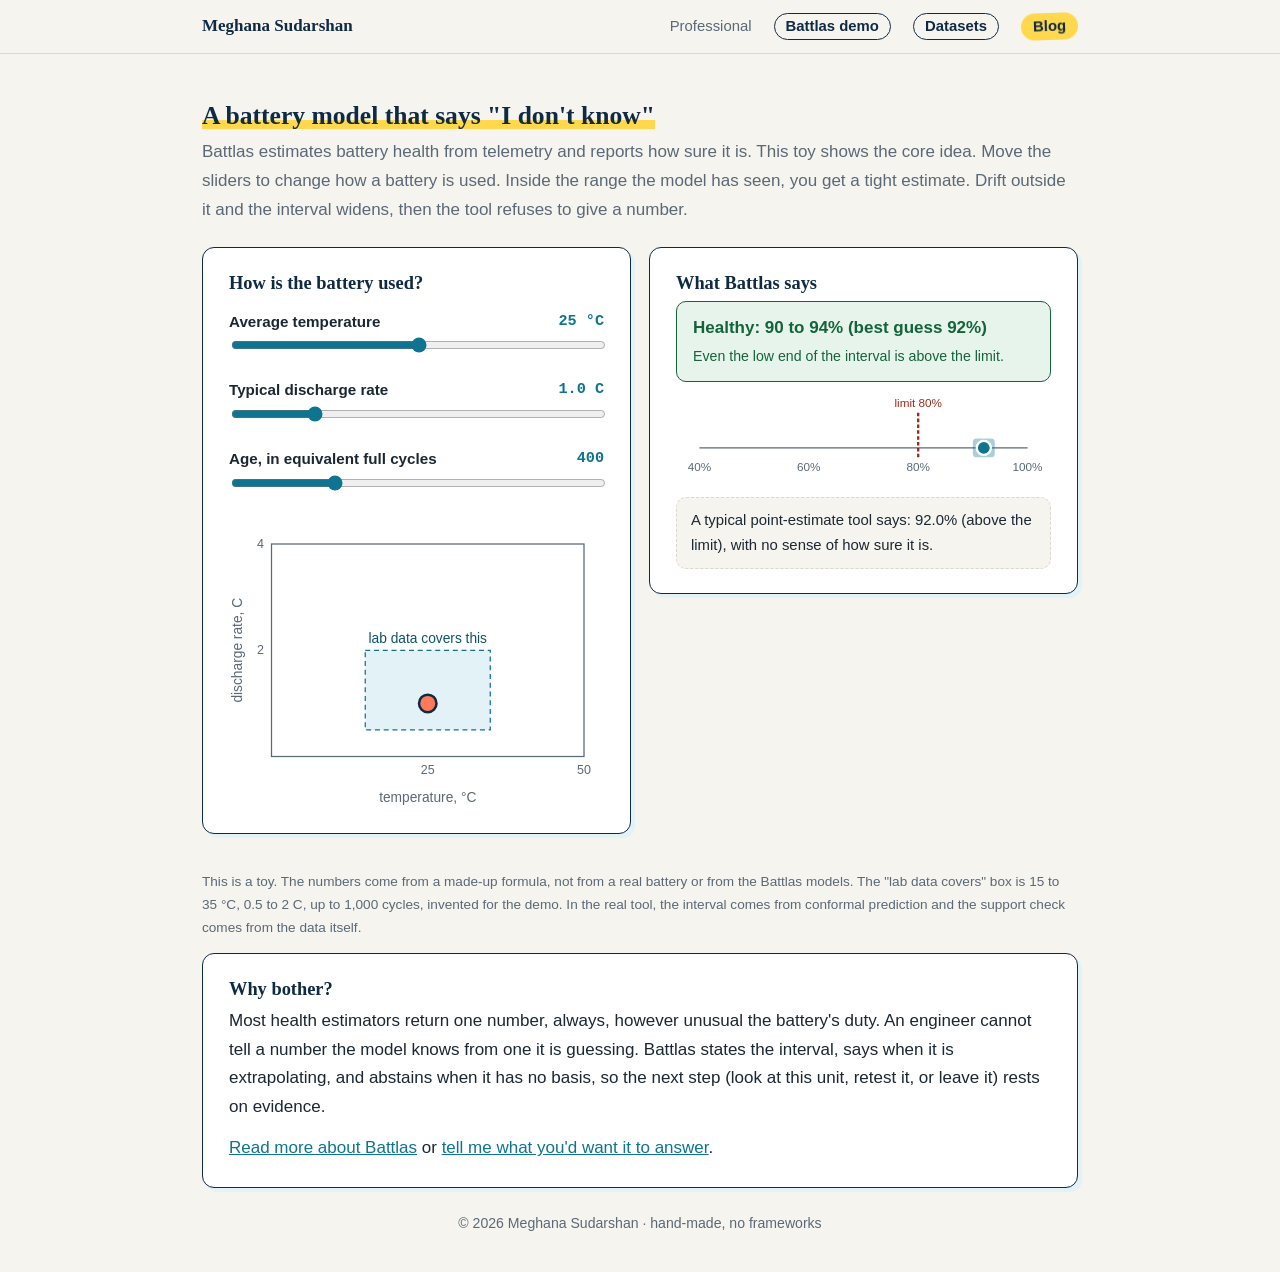
==== battlas/index.html @ a04912a6 "Add quirky theme, blog, Battlas demo and dataset guide Shared style.css with playful touches, a blog" ====
<!DOCTYPE html>
<html lang="en">
<head>
    <meta charset="UTF-8">
    <meta name="viewport" content="width=device-width, initial-scale=1.0">
    <meta name="description" content="An interactive toy that shows the idea behind Battlas: a battery health estimate that widens its uncertainty and abstains when conditions fall outside the evidence.">
    <meta property="og:title" content="Try it: a battery model that says &quot;I don't know&quot;">
    <meta property="og:description" content="Drag the sliders and watch the estimate widen, then abstain, as conditions leave what the data covers.">
    <meta property="og:image" content="https://msudars.github.io/profile.jpg">
    <title>Battlas demo · Meghana Sudarshan</title>
    <link rel="icon" href="data:image/svg+xml,%3Csvg xmlns='http://www.w3.org/2000/svg' viewBox='0 0 32 32'%3E%3Crect x='3' y='9' width='23' height='14' rx='3' fill='%23ffd84d' stroke='%230f2a43' stroke-width='2'/%3E%3Crect x='27' y='13' width='3' height='6' rx='1' fill='%230f2a43'/%3E%3C/svg%3E">
    <link rel="stylesheet" href="../style.css">
</head>
<body>
    <div class="topbar">
        <div class="wrap">
            <a class="brand" href="../">Meghana Sudarshan</a>
            <a class="nav" href="../">Professional</a>
            <a class="nav pill" href="./">Battlas demo</a>
            <a class="nav pill" href="../datasets/">Datasets</a>
            <a class="nav blog" href="../blog/">Blog</a>
        </div>
    </div>

    <main class="wrap">
        <section>
            <h2>A battery model that says "I don't know"</h2>
            <p class="lead">
                Battlas estimates battery health from telemetry and reports how sure it is. This toy shows the core idea.
                Move the sliders to change how a battery is used. Inside the range the model has seen, you get a tight estimate.
                Drift outside it and the interval widens, then the tool refuses to give a number.
            </p>

            <div class="demo">
                <div class="card ctl">
                    <h3>How is the battery used?</h3>
                    <label for="temp">Average temperature <output id="o-temp"></output></label>
                    <input id="temp" type="range" min="0" max="50" step="1" value="25">
                    <label for="crate">Typical discharge rate <output id="o-crate"></output></label>
                    <input id="crate" type="range" min="0.2" max="4" step="0.1" value="1">
                    <label for="fec">Age, in equivalent full cycles <output id="o-fec"></output></label>
                    <input id="fec" type="range" min="0" max="1500" step="10" value="400">

                    <svg id="plane" viewBox="0 0 300 232" role="img" aria-label="Map of temperature against discharge rate. A shaded box marks the conditions the lab data covers, and a dot marks the current setting." style="margin-top:18px;"></svg>
                </div>

                <div>
                    <div class="card" aria-live="polite">
                        <h3>What Battlas says</h3>
                        <p id="verdict" class="verdict"></p>
                        <svg id="scale" viewBox="0 0 320 78" role="img" aria-label="Health scale from 40 to 100 percent with the estimate and its interval" style="margin:6px 0 12px;"></svg>
                        <p class="versus" id="versus"></p>
                    </div>
                </div>
            </div>

            <p class="fineprint" style="margin-top:18px;">
                This is a toy. The numbers come from a made-up formula, not from a real battery or from the Battlas models.
                The "lab data covers" box is 15 to 35 °C, 0.5 to 2 C, up to 1,000 cycles, invented for the demo.
                In the real tool, the interval comes from conformal prediction and the support check comes from the data itself.
            </p>

            <div class="card">
                <h3>Why bother?</h3>
                <p>
                    Most health estimators return one number, always, however unusual the battery's duty.
                    An engineer cannot tell a number the model knows from one it is guessing.
                    Battlas states the interval, says when it is extrapolating, and abstains when it has no basis,
                    so the next step (look at this unit, retest it, or leave it) rests on evidence.
                </p>
                <p><a href="../#work">Read more about Battlas</a> or <a href="mailto:sudarshan.meghana@gmail.com?subject=Battlas">tell me what you'd want it to answer</a>.</p>
            </div>
        </section>
    </main>

    <footer>
        <p class="full-msg">Battery full. Thanks for reading.</p>
        &copy; 2026 Meghana Sudarshan · hand-made, no frameworks
    </footer>

    <script>
    (function () {
        // Toy model. Everything below is invented for illustration.
        var LIMIT = 80;                       // health limit, percent
        var SUP = { t: [15, 35], c: [0.5, 2], f: 1000 };   // "lab data covers"
        var $ = function (id) { return document.getElementById(id); };
        var NS = 'http://www.w3.org/2000/svg';

        function el(tag, attrs, text) {
            var e = document.createElementNS(NS, tag);
            for (var k in attrs) e.setAttribute(k, attrs[k]);
            if (text) e.textContent = text;
            return e;
        }

        function model(T, C, F) {
            var stress = 1 + 0.02 * Math.max(0, T - 25) + 0.01 * Math.max(0, 15 - T) + 0.15 * Math.max(0, C - 1);
            var mid = Math.max(40, Math.min(100, 100 - 0.02 * F * stress));
            var dT = Math.max(0, SUP.t[0] - T, T - SUP.t[1]) / 10;
            var dC = Math.max(0, SUP.c[0] - C, C - SUP.c[1]) / 1;
            var dF = Math.max(0, F - SUP.f) / 500;
            var d = Math.sqrt(dT * dT + dC * dC + dF * dF);   // 0 = inside the data
            var half = (1 + F / 400) * (1 + 4 * d);
            return { mid: mid, half: half, d: d };
        }

        function drawPlane(T, C) {
            var s = $('plane'); s.textContent = '';
            var X = function (t) { return 34 + (t / 50) * 250; };
            var Y = function (c) { return 190 - (c / 4) * 170; };
            s.appendChild(el('rect', { x: 34, y: 20, width: 250, height: 170, fill: 'none', stroke: '#5a6877', 'stroke-width': 1 }));
            s.appendChild(el('rect', { x: X(SUP.t[0]), y: Y(SUP.c[1]), width: X(SUP.t[1]) - X(SUP.t[0]), height: Y(SUP.c[0]) - Y(SUP.c[1]), fill: '#e3f2f6', stroke: '#0e7490', 'stroke-dasharray': '4 3' }));
            s.appendChild(el('text', { x: X(25), y: Y(SUP.c[1]) - 6, 'text-anchor': 'middle', 'font-size': 11, fill: '#0b5566' }, 'lab data covers this'));
            s.appendChild(el('text', { x: 159, y: 226, 'text-anchor': 'middle', 'font-size': 11, fill: '#5a6877' }, 'temperature, °C'));
            var yl = el('text', { x: 10, y: 105, 'text-anchor': 'middle', 'font-size': 11, fill: '#5a6877', transform: 'rotate(-90 10 105)' }, 'discharge rate, C');
            s.appendChild(yl);
            [0, 25, 50].forEach(function (t) { s.appendChild(el('text', { x: X(t), y: 204, 'text-anchor': 'middle', 'font-size': 10, fill: '#5a6877' }, t)); });
            [0, 2, 4].forEach(function (c) { s.appendChild(el('text', { x: 28, y: Y(c) + 3, 'text-anchor': 'end', 'font-size': 10, fill: '#5a6877' }, c)); });
            s.appendChild(el('circle', { cx: X(T), cy: Y(C), r: 7, fill: '#ff7a59', stroke: '#0f2a43', 'stroke-width': 2 }));
        }

        function drawScale(r, abstain) {
            var s = $('scale'); s.textContent = '';
            var X = function (v) { return 20 + ((v - 40) / 60) * 280; };
            s.appendChild(el('line', { x1: X(40), y1: 46, x2: X(100), y2: 46, stroke: '#5a6877', 'stroke-width': 1 }));
            [40, 60, 80, 100].forEach(function (v) {
                s.appendChild(el('text', { x: X(v), y: 66, 'text-anchor': 'middle', 'font-size': 10, fill: '#5a6877' }, v + '%'));
            });
            s.appendChild(el('line', { x1: X(LIMIT), y1: 16, x2: X(LIMIT), y2: 54, stroke: '#9b2c1f', 'stroke-width': 2, 'stroke-dasharray': '3 2' }));
            s.appendChild(el('text', { x: X(LIMIT), y: 11, 'text-anchor': 'middle', 'font-size': 10, fill: '#9b2c1f' }, 'limit 80%'));
            if (abstain) {
                s.appendChild(el('text', { x: 160, y: 40, 'text-anchor': 'middle', 'font-size': 13, fill: '#3d4852' }, 'no estimate: outside the evidence'));
                return;
            }
            var lo = Math.max(40, r.mid - r.half), hi = Math.min(100, r.mid + r.half);
            s.appendChild(el('rect', { x: X(lo), y: 38, width: Math.max(2, X(hi) - X(lo)), height: 16, rx: 3, fill: '#0e7490', opacity: 0.35 }));
            s.appendChild(el('circle', { cx: X(r.mid), cy: 46, r: 6, fill: '#0e7490', stroke: '#fff', 'stroke-width': 2 }));
        }

        function render() {
            var T = +$('temp').value, C = +$('crate').value, F = +$('fec').value;
            $('o-temp').textContent = T + ' °C';
            $('o-crate').textContent = C.toFixed(1) + ' C';
            $('o-fec').textContent = F;
            var r = model(T, C, F);
            var abstain = r.d > 1;
            var v = $('verdict'), cls, head, sub;

            if (abstain) {
                cls = 'v-grey'; head = 'Abstain';
                sub = 'These conditions are too far from the data the model has seen. Test this unit under known conditions instead of trusting a guess.';
            } else {
                var lo = r.mid - r.half, hi = r.mid + r.half;
                var range = lo.toFixed(0) + ' to ' + hi.toFixed(0) + '% (best guess ' + r.mid.toFixed(0) + '%)';
                if (lo > LIMIT) { cls = 'v-green'; head = 'Healthy: ' + range; sub = 'Even the low end of the interval is above the limit.'; }
                else if (hi < LIMIT) { cls = 'v-red'; head = 'Below the limit: ' + range; sub = 'Even the high end of the interval is below the limit.'; }
                else { cls = 'v-amber'; head = 'Cannot tell yet: ' + range; sub = 'The interval straddles the limit, so this unit is worth a closer look or a retest.'; }
                if (r.d > 0) sub += ' Extrapolating: conditions are outside the data, so the interval is wider.';
            }
            v.className = 'verdict ' + cls;
            v.textContent = '';
            v.appendChild(document.createTextNode(head));
            var sm = document.createElement('small'); sm.textContent = sub; v.appendChild(sm);

            var pt = r.mid.toFixed(1) + '%';
            $('versus').textContent = 'A typical point-estimate tool says: ' + pt + ' ' + (r.mid > LIMIT ? '(above the limit)' : '(below the limit)') +
                (abstain || r.d > 0 ? ', with the same confidence as always, even though it is guessing here.' : ', with no sense of how sure it is.');

            drawPlane(T, C);
            drawScale(r, abstain);
        }

        ['temp', 'crate', 'fec'].forEach(function (id) { $(id).addEventListener('input', render); });
        render();
    })();
    </script>
    <script src="../site.js"></script>
</body>
</html>
---- style.css ----
:root {
    --bg: #f6f4ee;
    --card: #ffffff;
    --text: #1b2733;
    --muted: #5a6877;
    --line: #dcd8cc;
    --navy: #0f2a43;
    --navy-2: #1c4468;
    --accent: #0e7490;
    --accent-soft: #e3f2f6;
    --sun: #ffd84d;
    --pop: #ff7a59;
}
* { box-sizing: border-box; }
html { scroll-behavior: smooth; scroll-padding-top: 70px; }
body {
    margin: 0; background: var(--bg); color: var(--text);
    font: 17px/1.7 -apple-system, "Segoe UI", Roboto, "Helvetica Neue", Arial, sans-serif;
    -webkit-font-smoothing: antialiased;
}
h1, h2, h3 { font-family: Georgia, "Times New Roman", serif; line-height: 1.25; color: var(--navy); margin: 0; }
h2 { font-size: 1.6rem; margin-bottom: 6px; display: inline-block; background: linear-gradient(transparent 62%, var(--sun) 62%, var(--sun) 92%, transparent 92%); }
h3 { font-size: 1.15rem; margin-bottom: 6px; }
a { color: var(--accent); }
.wrap { max-width: 920px; margin: 0 auto; padding: 0 22px; }
.narrow { max-width: 700px; }
.muted { color: var(--muted); }
.scribble { font-family: Georgia, serif; font-style: italic; }

/* top bar */
.topbar { position: sticky; top: 0; z-index: 10; background: rgba(246,244,238,0.94); backdrop-filter: blur(8px); border-bottom: 1px solid var(--line); }
.topbar .wrap { display: flex; flex-wrap: wrap; gap: 2px 22px; align-items: center; padding-top: 12px; padding-bottom: 12px; }
.topbar .brand { font-family: Georgia, serif; font-weight: 700; color: var(--navy); text-decoration: none; margin-right: auto; }
.topbar a.nav { color: var(--muted); text-decoration: none; font-size: 0.93rem; font-weight: 500; }
.topbar a.nav:hover { color: var(--accent); }
.topbar a.nav.blog { color: var(--navy); font-weight: 700; background: var(--sun); padding: 1px 12px; border-radius: 999px; transform: rotate(-2deg); }
.topbar a.nav.blog:hover { color: var(--navy); transform: rotate(2deg); }

/* hero */
.hero { background: linear-gradient(135deg, var(--navy) 0%, var(--navy-2) 100%); color: #fff; overflow: hidden; }
.hero .wrap { display: flex; gap: 38px; align-items: center; padding-top: 56px; padding-bottom: 60px; }
.hero img {
    width: 176px; height: 176px; border-radius: 50%; object-fit: cover; flex: none;
    border: 4px solid #fff; box-shadow: 0 0 0 5px var(--sun), 0 10px 26px rgba(0,0,0,0.3); transform: rotate(-3deg); transition: transform .25s;
}
.hero img:hover { transform: rotate(3deg) scale(1.03); }
.hero h1 { color: #fff; font-size: 2.6rem; }
.hero .role { margin: 6px 0 14px; color: #c5d6e6; font-size: 1.02rem; }
.hero .role a { color: #fff; }
.hero .pitch { font-size: 1.2rem; margin: 0 0 8px; max-width: 34em; color: #eef4fa; }
.hero .aside { margin: 0 0 22px; color: var(--sun); font-size: 1rem; }
.btns { display: flex; flex-wrap: wrap; gap: 10px; margin: 0; padding: 0; list-style: none; }
.btn { display: inline-block; padding: 9px 20px; border-radius: 8px; font-size: 0.97rem; font-weight: 600; text-decoration: none; border: 1.5px solid rgba(255,255,255,0.6); color: #fff; transition: transform .15s; }
.btn:hover { background: rgba(255,255,255,0.14); transform: translateY(-2px) rotate(-1deg); }
.btn.primary { background: var(--sun); color: var(--navy); border-color: var(--sun); }
.btn.primary:hover { background: #ffe27a; }

/* "right now" strip */
.now { background: var(--sun); color: var(--navy); font-size: 0.95rem; }
.now .wrap { padding-top: 9px; padding-bottom: 9px; }
.now b { text-transform: uppercase; letter-spacing: .06em; font-size: .8rem; margin-right: 8px; }
.now a { color: var(--navy); }

/* sections */
section { padding: 46px 0 6px; }
.lead { color: var(--muted); margin: 0 0 22px; }
.card {
    background: var(--card); border: 1.5px solid var(--navy); border-radius: 12px; padding: 24px 26px; margin-bottom: 18px;
    box-shadow: 4px 4px 0 var(--accent-soft); transition: transform .15s, box-shadow .15s;
}
.card:hover { transform: translate(-1px,-1px); box-shadow: 6px 6px 0 var(--sun); }
.card p { margin: 0 0 12px; }
.card p:last-child { margin-bottom: 0; }
.tag { display: inline-block; font-size: 0.75rem; font-weight: 700; letter-spacing: 0.06em; text-transform: uppercase; color: var(--navy); background: var(--sun); padding: 2px 10px; border-radius: 999px; margin-bottom: 10px; transform: rotate(-1.5deg); }
ul.plain { padding-left: 1.2em; margin: 0 0 14px; }
ul.plain li { margin-bottom: 8px; }
.grid { display: grid; grid-template-columns: repeat(2, 1fr); gap: 16px; }
.grid .card { margin: 0; }

/* timeline */
.tl { border-left: 2px dashed var(--line); margin-left: 6px; padding-left: 26px; }
.tl-item { position: relative; margin-bottom: 26px; }
.tl-item::before { content: ""; position: absolute; left: -33px; top: 8px; width: 12px; height: 12px; background: var(--pop); border: 3px solid var(--bg); border-radius: 50%; box-sizing: content-box; }
.tl-item .when { font-size: 0.85rem; color: var(--muted); font-weight: 600; letter-spacing: 0.02em; }
.tl-item h3 { margin: 2px 0 2px; }
.tl-item .org { color: var(--muted); margin: 0 0 8px; font-size: 0.97rem; }
.tl-item ul { margin: 0; padding-left: 1.15em; font-size: 0.97rem; }
.tl-item li { margin-bottom: 6px; }

.chips { display: flex; flex-wrap: wrap; gap: 8px; margin: 6px 0 14px; padding: 0; list-style: none; }
.chips li { background: var(--card); border: 1.5px solid var(--line); border-radius: 999px; padding: 3px 13px; font-size: 0.9rem; transition: transform .15s, border-color .15s; }
.chips li:hover { transform: rotate(-2deg) scale(1.05); border-color: var(--pop); }
.label { font-weight: 700; color: var(--navy); font-size: 0.92rem; margin: 14px 0 0; }

ol.pubs { padding-left: 1.4em; font-size: 0.94rem; margin: 14px 0 0; }
ol.pubs li { margin-bottom: 11px; }
details.card summary { cursor: pointer; font-family: Georgia, serif; font-weight: 700; font-size: 1.1rem; color: var(--navy); }
details.card[open] summary { margin-bottom: 4px; }

.contact { background: var(--navy); color: #eef4fa; border-radius: 12px; padding: 30px 28px; margin: 46px 0; }
.contact h2 { color: #fff; background: linear-gradient(transparent 62%, rgba(255,216,77,.55) 62%, rgba(255,216,77,.55) 92%, transparent 92%); }
.contact p { margin: 8px 0 18px; }
.contact a:not(.btn) { color: #fff; }

footer { text-align: center; color: var(--muted); font-size: 0.88rem; padding: 0 0 36px; }

/* blog */
.posts { list-style: none; margin: 0; padding: 0; }
.posts li { margin-bottom: 18px; }
.posts a.post { display: block; text-decoration: none; color: inherit; }
.posts .date { font-size: 0.85rem; color: var(--muted); font-weight: 600; }
.posts h3 { margin: 2px 0 6px; }
.posts p { margin: 0; color: var(--muted); }
.post-body { font-size: 1.05rem; }
.post-body h1 { font-size: 2.2rem; margin: 0 0 6px; }
.post-body p { margin: 0 0 1.1em; }
.post-body .date { color: var(--muted); font-weight: 600; font-size: 0.9rem; margin-bottom: 26px; }

@media (max-width: 640px) {
    .hero .wrap { flex-direction: column; align-items: flex-start; gap: 24px; padding-top: 36px; padding-bottom: 40px; }
    .hero h1 { font-size: 2.1rem; }
    .hero img { width: 132px; height: 132px; }
    .topbar .brand { flex-basis: 100%; }
    .card { padding: 20px 18px; }
    .grid { grid-template-columns: 1fr; }
}
@media (prefers-reduced-motion: reduce) {
    * { transition: none !important; }
    .hero img, .tag, .topbar a.nav.blog { transform: none; }
}

/* reading-charge bar */
#charge { position: fixed; top: 0; left: 0; height: 3px; width: 0; background: var(--pop); z-index: 20; transition: width .1s; }
.full-msg { display: none; color: var(--accent); font-weight: 600; }
.full-msg.on { display: block; }

/* topbar pills */
.topbar a.nav.pill { color: var(--navy); font-weight: 700; border: 1.5px solid var(--navy); padding: 0 11px; border-radius: 999px; }
.topbar a.nav.pill:hover { background: var(--sun); color: var(--navy); }

/* demo */
.demo { display: grid; grid-template-columns: 1fr 1fr; gap: 18px; align-items: start; }
.demo .ctl label { display: flex; justify-content: space-between; font-weight: 600; font-size: .95rem; margin-top: 14px; }
.demo .ctl label output { font-family: ui-monospace, Menlo, monospace; color: var(--accent); }
.demo input[type=range] { width: 100%; accent-color: var(--accent); }
.demo svg { width: 100%; height: auto; display: block; }
.verdict { border-radius: 10px; padding: 12px 16px; font-weight: 700; margin: 0 0 10px; border: 1.5px solid; }
.verdict small { display: block; font-weight: 400; margin-top: 2px; }
.v-green { background: #e6f4ec; color: #14633a; border-color: #14633a; }
.v-amber { background: #fdf2dc; color: #85570f; border-color: #85570f; }
.v-red { background: #fbe6e3; color: #9b2c1f; border-color: #9b2c1f; }
.v-grey { background: #eceef1; color: #3d4852; border-color: #3d4852; }
.versus { background: var(--bg); border: 1.5px dashed var(--line); border-radius: 10px; padding: 10px 14px; font-size: .93rem; margin: 0; }
.fineprint { font-size: .85rem; color: var(--muted); }

/* dataset guide */
.filters { display: flex; flex-wrap: wrap; gap: 8px; margin: 0 0 22px; padding: 0; list-style: none; }
.filters button { font: inherit; font-size: .9rem; cursor: pointer; background: var(--card); border: 1.5px solid var(--navy); color: var(--navy); border-radius: 999px; padding: 3px 14px; }
.filters button[aria-pressed=true] { background: var(--navy); color: #fff; }
.ds h3 { display: flex; flex-wrap: wrap; gap: 4px 10px; align-items: baseline; }
.ds dl { display: grid; grid-template-columns: 8.5em 1fr; gap: 6px 14px; margin: 12px 0 0; font-size: .95rem; }
.ds dt { font-weight: 700; color: var(--navy); }
.ds dd { margin: 0; }
.ds dd.gotcha { background: linear-gradient(transparent 60%, rgba(255,216,77,.5) 60%); }
.ds[hidden] { display: none; }

@media (max-width: 640px) {
    .demo { grid-template-columns: 1fr; }
    .ds dl { grid-template-columns: 1fr; gap: 0; }
    .ds dd { margin-bottom: 8px; }
}
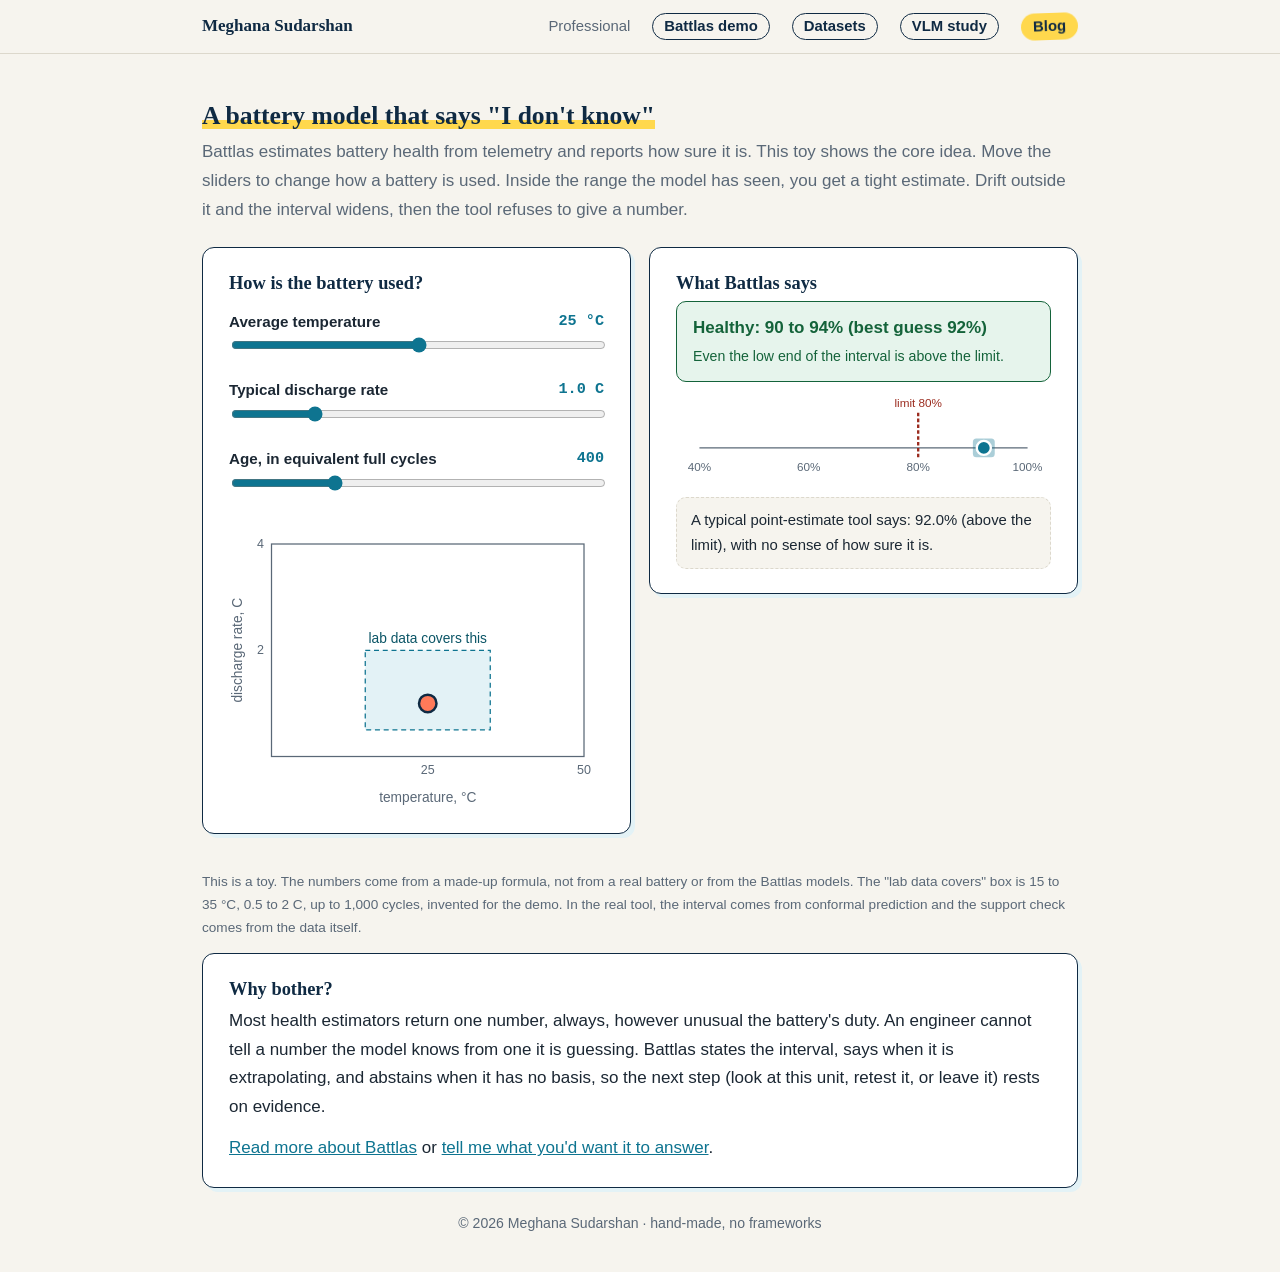
==== commit b396c3fb: "Add VLM-ICA study page and blog post New /vlm-ica/ summary page with a confidence-vs-accuracy chart," ====
--- a/battlas/index.html
+++ b/battlas/index.html
@@ -18,6 +18,7 @@
             <a class="nav" href="../">Professional</a>
             <a class="nav pill" href="./">Battlas demo</a>
             <a class="nav pill" href="../datasets/">Datasets</a>
+            <a class="nav pill" href="../vlm-ica/">VLM study</a>
             <a class="nav blog" href="../blog/">Blog</a>
         </div>
     </div>
--- a/style.css
+++ b/style.css
@@ -169,3 +169,24 @@
     .ds dl { grid-template-columns: 1fr; gap: 0; }
     .ds dd { margin-bottom: 8px; }
 }
+
+/* vlm-ica chart */
+.bars { margin: 16px 0 6px; }
+.bars .row { display: grid; grid-template-columns: 9.5em 1fr; gap: 4px 12px; align-items: center; margin-bottom: 12px; font-size: .9rem; }
+.bars .name { font-weight: 600; color: var(--navy); }
+.bars .track { position: relative; }
+.bars .track::after { content: ""; position: absolute; top: -2px; bottom: -2px; left: 20%; border-left: 2px dashed var(--navy); opacity: .55; }
+.bars .bar { display: block; height: 15px; width: var(--w); border-radius: 0 4px 4px 0; margin: 2px 0; position: relative; }
+.bars .bar span { position: absolute; left: calc(100% + 6px); top: -3px; font-size: .78rem; color: var(--muted); white-space: nowrap; }
+.bars .said { background: var(--navy-2); }
+.bars .got { background: var(--pop); }
+.legend { display: flex; flex-wrap: wrap; gap: 6px 18px; font-size: .85rem; color: var(--muted); margin: 0 0 4px; }
+.legend i { display: inline-block; width: 12px; height: 12px; border-radius: 3px; margin-right: 6px; vertical-align: -1px; }
+@media (max-width: 640px) { .bars .row { grid-template-columns: 1fr; } }
+
+/* blog figures */
+.post-body figure { margin: 26px 0; }
+.post-body figure img { width: 100%; height: auto; display: block; background: #fff; border: 1.5px solid var(--line); border-radius: 10px; }
+.post-body figcaption { font-size: .88rem; color: var(--muted); margin-top: 8px; }
+.post-body h2 { font-size: 1.3rem; margin: 30px 0 8px; display: block; background: none; }
+.post-body ul { padding-left: 1.2em; margin: 0 0 1.1em; }
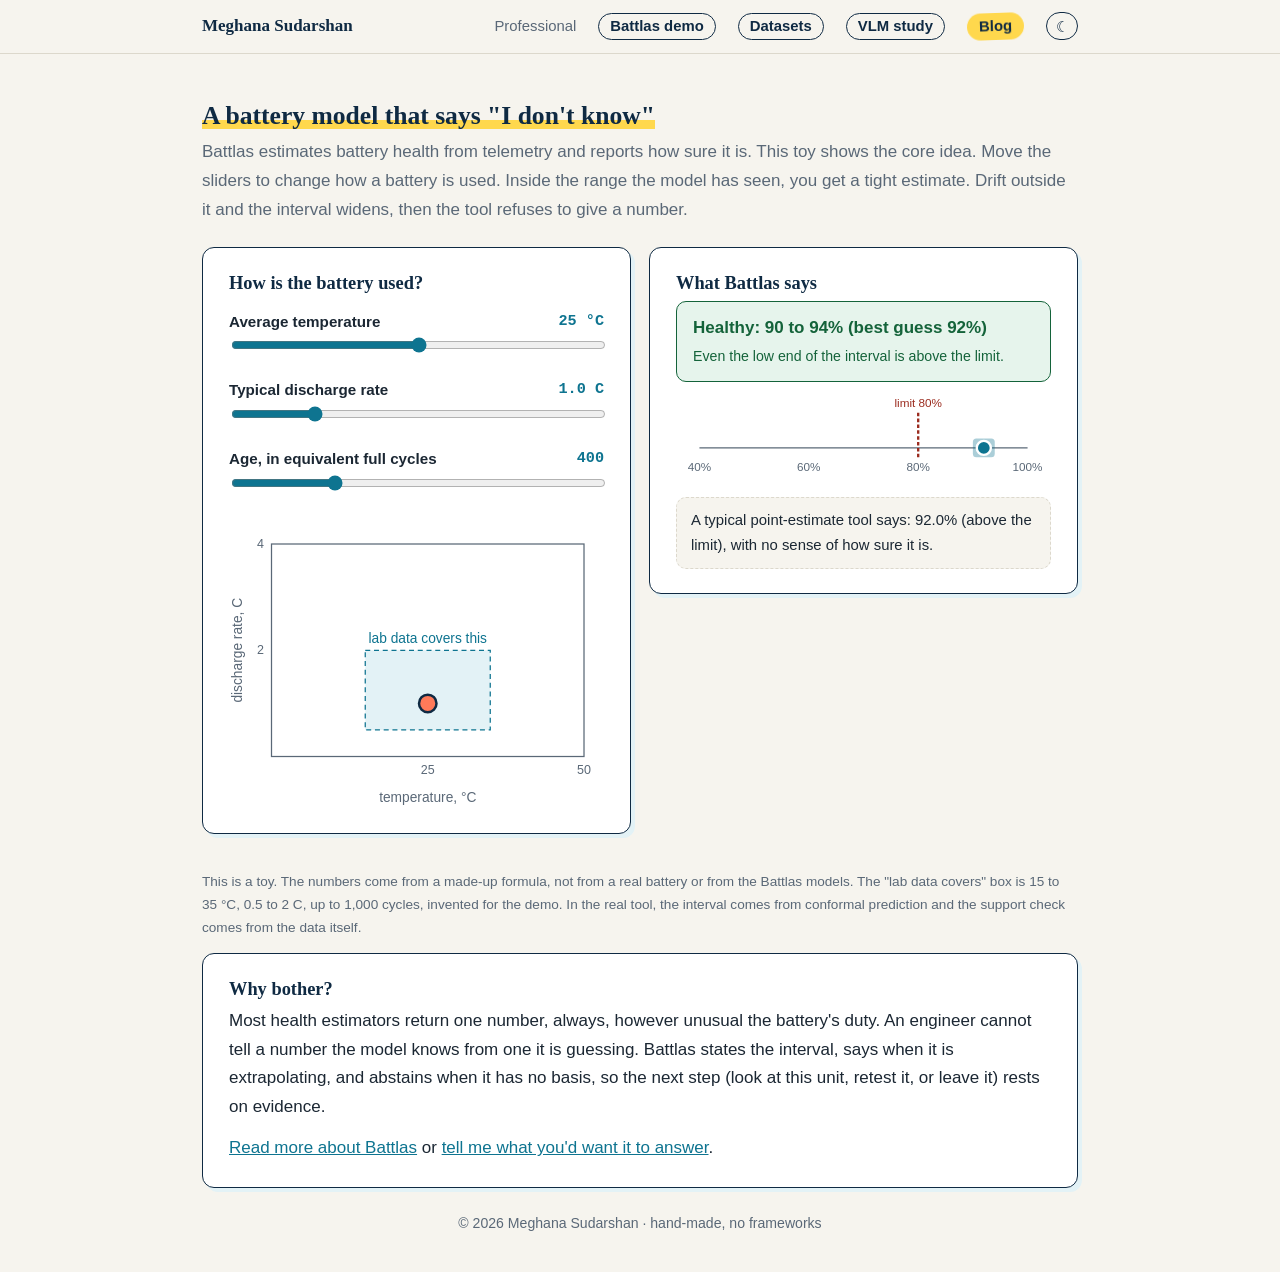
==== commit a4f8c6ef: "Add light and dark themes with a toggle Theme tokens in style.css, system-preference default, a reme" ====
--- a/battlas/index.html
+++ b/battlas/index.html
@@ -10,6 +10,7 @@
     <title>Battlas demo · Meghana Sudarshan</title>
     <link rel="icon" href="data:image/svg+xml,%3Csvg xmlns='http://www.w3.org/2000/svg' viewBox='0 0 32 32'%3E%3Crect x='3' y='9' width='23' height='14' rx='3' fill='%23ffd84d' stroke='%230f2a43' stroke-width='2'/%3E%3Crect x='27' y='13' width='3' height='6' rx='1' fill='%230f2a43'/%3E%3C/svg%3E">
     <link rel="stylesheet" href="../style.css">
+    <script src="../theme.js"></script>
 </head>
 <body>
     <div class="topbar">
@@ -109,33 +110,32 @@
             var s = $('plane'); s.textContent = '';
             var X = function (t) { return 34 + (t / 50) * 250; };
             var Y = function (c) { return 190 - (c / 4) * 170; };
-            s.appendChild(el('rect', { x: 34, y: 20, width: 250, height: 170, fill: 'none', stroke: '#5a6877', 'stroke-width': 1 }));
-            s.appendChild(el('rect', { x: X(SUP.t[0]), y: Y(SUP.c[1]), width: X(SUP.t[1]) - X(SUP.t[0]), height: Y(SUP.c[0]) - Y(SUP.c[1]), fill: '#e3f2f6', stroke: '#0e7490', 'stroke-dasharray': '4 3' }));
-            s.appendChild(el('text', { x: X(25), y: Y(SUP.c[1]) - 6, 'text-anchor': 'middle', 'font-size': 11, fill: '#0b5566' }, 'lab data covers this'));
-            s.appendChild(el('text', { x: 159, y: 226, 'text-anchor': 'middle', 'font-size': 11, fill: '#5a6877' }, 'temperature, °C'));
-            var yl = el('text', { x: 10, y: 105, 'text-anchor': 'middle', 'font-size': 11, fill: '#5a6877', transform: 'rotate(-90 10 105)' }, 'discharge rate, C');
-            s.appendChild(yl);
-            [0, 25, 50].forEach(function (t) { s.appendChild(el('text', { x: X(t), y: 204, 'text-anchor': 'middle', 'font-size': 10, fill: '#5a6877' }, t)); });
-            [0, 2, 4].forEach(function (c) { s.appendChild(el('text', { x: 28, y: Y(c) + 3, 'text-anchor': 'end', 'font-size': 10, fill: '#5a6877' }, c)); });
-            s.appendChild(el('circle', { cx: X(T), cy: Y(C), r: 7, fill: '#ff7a59', stroke: '#0f2a43', 'stroke-width': 2 }));
+            s.appendChild(el('rect', { x: 34, y: 20, width: 250, height: 170, class: 's-frame' }));
+            s.appendChild(el('rect', { x: X(SUP.t[0]), y: Y(SUP.c[1]), width: X(SUP.t[1]) - X(SUP.t[0]), height: Y(SUP.c[0]) - Y(SUP.c[1]), class: 's-cover' }));
+            s.appendChild(el('text', { x: X(25), y: Y(SUP.c[1]) - 6, 'text-anchor': 'middle', 'font-size': 11, class: 's-cover-t' }, 'lab data covers this'));
+            s.appendChild(el('text', { x: 159, y: 226, 'text-anchor': 'middle', 'font-size': 11, class: 's-t' }, 'temperature, \u00b0C'));
+            s.appendChild(el('text', { x: 10, y: 105, 'text-anchor': 'middle', 'font-size': 11, class: 's-t', transform: 'rotate(-90 10 105)' }, 'discharge rate, C'));
+            [0, 25, 50].forEach(function (t) { s.appendChild(el('text', { x: X(t), y: 204, 'text-anchor': 'middle', 'font-size': 10, class: 's-t' }, t)); });
+            [0, 2, 4].forEach(function (c) { s.appendChild(el('text', { x: 28, y: Y(c) + 3, 'text-anchor': 'end', 'font-size': 10, class: 's-t' }, c)); });
+            s.appendChild(el('circle', { cx: X(T), cy: Y(C), r: 7, class: 's-dot' }));
         }
 
         function drawScale(r, abstain) {
             var s = $('scale'); s.textContent = '';
             var X = function (v) { return 20 + ((v - 40) / 60) * 280; };
-            s.appendChild(el('line', { x1: X(40), y1: 46, x2: X(100), y2: 46, stroke: '#5a6877', 'stroke-width': 1 }));
+            s.appendChild(el('line', { x1: X(40), y1: 46, x2: X(100), y2: 46, class: 's-axis' }));
             [40, 60, 80, 100].forEach(function (v) {
-                s.appendChild(el('text', { x: X(v), y: 66, 'text-anchor': 'middle', 'font-size': 10, fill: '#5a6877' }, v + '%'));
+                s.appendChild(el('text', { x: X(v), y: 66, 'text-anchor': 'middle', 'font-size': 10, class: 's-t' }, v + '%'));
             });
-            s.appendChild(el('line', { x1: X(LIMIT), y1: 16, x2: X(LIMIT), y2: 54, stroke: '#9b2c1f', 'stroke-width': 2, 'stroke-dasharray': '3 2' }));
-            s.appendChild(el('text', { x: X(LIMIT), y: 11, 'text-anchor': 'middle', 'font-size': 10, fill: '#9b2c1f' }, 'limit 80%'));
+            s.appendChild(el('line', { x1: X(LIMIT), y1: 16, x2: X(LIMIT), y2: 54, class: 's-limit' }));
+            s.appendChild(el('text', { x: X(LIMIT), y: 11, 'text-anchor': 'middle', 'font-size': 10, class: 's-limit-t' }, 'limit 80%'));
             if (abstain) {
-                s.appendChild(el('text', { x: 160, y: 40, 'text-anchor': 'middle', 'font-size': 13, fill: '#3d4852' }, 'no estimate: outside the evidence'));
+                s.appendChild(el('text', { x: 160, y: 34, 'text-anchor': 'middle', 'font-size': 13, class: 's-abst' }, 'no estimate: outside the evidence'));
                 return;
             }
             var lo = Math.max(40, r.mid - r.half), hi = Math.min(100, r.mid + r.half);
-            s.appendChild(el('rect', { x: X(lo), y: 38, width: Math.max(2, X(hi) - X(lo)), height: 16, rx: 3, fill: '#0e7490', opacity: 0.35 }));
-            s.appendChild(el('circle', { cx: X(r.mid), cy: 46, r: 6, fill: '#0e7490', stroke: '#fff', 'stroke-width': 2 }));
+            s.appendChild(el('rect', { x: X(lo), y: 38, width: Math.max(2, X(hi) - X(lo)), height: 16, rx: 3, class: 's-int' }));
+            s.appendChild(el('circle', { cx: X(r.mid), cy: 46, r: 6, class: 's-pt' }));
         }
 
         function render() {
--- a/style.css
+++ b/style.css
@@ -1,16 +1,58 @@
+/* Themes: light by default, dark when the visitor's system prefers it, or when the toggle sets data-theme. */
 :root {
+    color-scheme: light;
     --bg: #f6f4ee;
     --card: #ffffff;
     --text: #1b2733;
     --muted: #5a6877;
     --line: #dcd8cc;
-    --navy: #0f2a43;
+    --heading: #0f2a43;
+    --edge: #0f2a43;
+    --ink: #0f2a43;               /* text that sits on the yellow accent: same in both themes */
+    --navy: #0f2a43;              /* dark panels (hero, contact): same in both themes */
     --navy-2: #1c4468;
     --accent: #0e7490;
     --accent-soft: #e3f2f6;
     --sun: #ffd84d;
     --pop: #ff7a59;
-}
+    --mark: #ffd84d;
+    --mark-soft: rgba(255,216,77,.5);
+    --topbar: rgba(246,244,238,0.94);
+    --bar-said: #1c4468;
+    --limit: #9b2c1f;
+    --v-green-bg: #e6f4ec; --v-green: #14633a;
+    --v-amber-bg: #fdf2dc; --v-amber: #85570f;
+    --v-red-bg: #fbe6e3;   --v-red: #9b2c1f;
+    --v-grey-bg: #eceef1;  --v-grey: #3d4852;
+}
+@media (prefers-color-scheme: dark) {
+    :root:not([data-theme="light"]) { 
+        color-scheme: dark;
+        --bg: #12161b; --card: #1b2128; --text: #e4e8ec; --muted: #9aa6b2; --line: #2e3841;
+        --heading: #eaf1f7; --edge: #46535f;
+        --accent: #5cc4d6; --accent-soft: #1d3a44;
+        --mark: rgba(255,216,77,.38); --mark-soft: rgba(255,216,77,.22);
+        --topbar: rgba(18,22,27,0.94);
+        --bar-said: #6f9fcf; --limit: #ff8a7a;
+        --v-green-bg: #12301f; --v-green: #7fd9a3;
+        --v-amber-bg: #38290e; --v-amber: #f0c36a;
+        --v-red-bg: #3a1a16;   --v-red: #ff9a8a;
+        --v-grey-bg: #262d34;  --v-grey: #c3ccd5;
+     }
+}
+:root[data-theme="dark"] { 
+        color-scheme: dark;
+        --bg: #12161b; --card: #1b2128; --text: #e4e8ec; --muted: #9aa6b2; --line: #2e3841;
+        --heading: #eaf1f7; --edge: #46535f;
+        --accent: #5cc4d6; --accent-soft: #1d3a44;
+        --mark: rgba(255,216,77,.38); --mark-soft: rgba(255,216,77,.22);
+        --topbar: rgba(18,22,27,0.94);
+        --bar-said: #6f9fcf; --limit: #ff8a7a;
+        --v-green-bg: #12301f; --v-green: #7fd9a3;
+        --v-amber-bg: #38290e; --v-amber: #f0c36a;
+        --v-red-bg: #3a1a16;   --v-red: #ff9a8a;
+        --v-grey-bg: #262d34;  --v-grey: #c3ccd5;
+     }
 * { box-sizing: border-box; }
 html { scroll-behavior: smooth; scroll-padding-top: 70px; }
 body {
@@ -18,8 +60,8 @@
     font: 17px/1.7 -apple-system, "Segoe UI", Roboto, "Helvetica Neue", Arial, sans-serif;
     -webkit-font-smoothing: antialiased;
 }
-h1, h2, h3 { font-family: Georgia, "Times New Roman", serif; line-height: 1.25; color: var(--navy); margin: 0; }
-h2 { font-size: 1.6rem; margin-bottom: 6px; display: inline-block; background: linear-gradient(transparent 62%, var(--sun) 62%, var(--sun) 92%, transparent 92%); }
+h1, h2, h3 { font-family: Georgia, "Times New Roman", serif; line-height: 1.25; color: var(--heading); margin: 0; }
+h2 { font-size: 1.6rem; margin-bottom: 6px; display: inline-block; background: linear-gradient(transparent 62%, var(--mark) 62%, var(--mark) 92%, transparent 92%); }
 h3 { font-size: 1.15rem; margin-bottom: 6px; }
 a { color: var(--accent); }
 .wrap { max-width: 920px; margin: 0 auto; padding: 0 22px; }
@@ -28,13 +70,13 @@
 .scribble { font-family: Georgia, serif; font-style: italic; }
 
 /* top bar */
-.topbar { position: sticky; top: 0; z-index: 10; background: rgba(246,244,238,0.94); backdrop-filter: blur(8px); border-bottom: 1px solid var(--line); }
+.topbar { position: sticky; top: 0; z-index: 10; background: var(--topbar); backdrop-filter: blur(8px); border-bottom: 1px solid var(--line); }
 .topbar .wrap { display: flex; flex-wrap: wrap; gap: 2px 22px; align-items: center; padding-top: 12px; padding-bottom: 12px; }
-.topbar .brand { font-family: Georgia, serif; font-weight: 700; color: var(--navy); text-decoration: none; margin-right: auto; }
+.topbar .brand { font-family: Georgia, serif; font-weight: 700; color: var(--heading); text-decoration: none; margin-right: auto; }
 .topbar a.nav { color: var(--muted); text-decoration: none; font-size: 0.93rem; font-weight: 500; }
 .topbar a.nav:hover { color: var(--accent); }
-.topbar a.nav.blog { color: var(--navy); font-weight: 700; background: var(--sun); padding: 1px 12px; border-radius: 999px; transform: rotate(-2deg); }
-.topbar a.nav.blog:hover { color: var(--navy); transform: rotate(2deg); }
+.topbar a.nav.blog { color: var(--ink); font-weight: 700; background: var(--sun); padding: 1px 12px; border-radius: 999px; transform: rotate(-2deg); }
+.topbar a.nav.blog:hover { color: var(--ink); transform: rotate(2deg); }
 
 /* hero */
 .hero { background: linear-gradient(135deg, var(--navy) 0%, var(--navy-2) 100%); color: #fff; overflow: hidden; }
@@ -52,26 +94,26 @@
 .btns { display: flex; flex-wrap: wrap; gap: 10px; margin: 0; padding: 0; list-style: none; }
 .btn { display: inline-block; padding: 9px 20px; border-radius: 8px; font-size: 0.97rem; font-weight: 600; text-decoration: none; border: 1.5px solid rgba(255,255,255,0.6); color: #fff; transition: transform .15s; }
 .btn:hover { background: rgba(255,255,255,0.14); transform: translateY(-2px) rotate(-1deg); }
-.btn.primary { background: var(--sun); color: var(--navy); border-color: var(--sun); }
+.btn.primary { background: var(--sun); color: var(--ink); border-color: var(--sun); }
 .btn.primary:hover { background: #ffe27a; }
 
 /* "right now" strip */
-.now { background: var(--sun); color: var(--navy); font-size: 0.95rem; }
+.now { background: var(--sun); color: var(--ink); font-size: 0.95rem; }
 .now .wrap { padding-top: 9px; padding-bottom: 9px; }
 .now b { text-transform: uppercase; letter-spacing: .06em; font-size: .8rem; margin-right: 8px; }
-.now a { color: var(--navy); }
+.now a { color: var(--ink); }
 
 /* sections */
 section { padding: 46px 0 6px; }
 .lead { color: var(--muted); margin: 0 0 22px; }
 .card {
-    background: var(--card); border: 1.5px solid var(--navy); border-radius: 12px; padding: 24px 26px; margin-bottom: 18px;
+    background: var(--card); border: 1.5px solid var(--edge); border-radius: 12px; padding: 24px 26px; margin-bottom: 18px;
     box-shadow: 4px 4px 0 var(--accent-soft); transition: transform .15s, box-shadow .15s;
 }
 .card:hover { transform: translate(-1px,-1px); box-shadow: 6px 6px 0 var(--sun); }
 .card p { margin: 0 0 12px; }
 .card p:last-child { margin-bottom: 0; }
-.tag { display: inline-block; font-size: 0.75rem; font-weight: 700; letter-spacing: 0.06em; text-transform: uppercase; color: var(--navy); background: var(--sun); padding: 2px 10px; border-radius: 999px; margin-bottom: 10px; transform: rotate(-1.5deg); }
+.tag { display: inline-block; font-size: 0.75rem; font-weight: 700; letter-spacing: 0.06em; text-transform: uppercase; color: var(--ink); background: var(--sun); padding: 2px 10px; border-radius: 999px; margin-bottom: 10px; transform: rotate(-1.5deg); }
 ul.plain { padding-left: 1.2em; margin: 0 0 14px; }
 ul.plain li { margin-bottom: 8px; }
 .grid { display: grid; grid-template-columns: repeat(2, 1fr); gap: 16px; }
@@ -90,11 +132,11 @@
 .chips { display: flex; flex-wrap: wrap; gap: 8px; margin: 6px 0 14px; padding: 0; list-style: none; }
 .chips li { background: var(--card); border: 1.5px solid var(--line); border-radius: 999px; padding: 3px 13px; font-size: 0.9rem; transition: transform .15s, border-color .15s; }
 .chips li:hover { transform: rotate(-2deg) scale(1.05); border-color: var(--pop); }
-.label { font-weight: 700; color: var(--navy); font-size: 0.92rem; margin: 14px 0 0; }
+.label { font-weight: 700; color: var(--heading); font-size: 0.92rem; margin: 14px 0 0; }
 
 ol.pubs { padding-left: 1.4em; font-size: 0.94rem; margin: 14px 0 0; }
 ol.pubs li { margin-bottom: 11px; }
-details.card summary { cursor: pointer; font-family: Georgia, serif; font-weight: 700; font-size: 1.1rem; color: var(--navy); }
+details.card summary { cursor: pointer; font-family: Georgia, serif; font-weight: 700; font-size: 1.1rem; color: var(--heading); }
 details.card[open] summary { margin-bottom: 4px; }
 
 .contact { background: var(--navy); color: #eef4fa; border-radius: 12px; padding: 30px 28px; margin: 46px 0; }
@@ -135,8 +177,8 @@
 .full-msg.on { display: block; }
 
 /* topbar pills */
-.topbar a.nav.pill { color: var(--navy); font-weight: 700; border: 1.5px solid var(--navy); padding: 0 11px; border-radius: 999px; }
-.topbar a.nav.pill:hover { background: var(--sun); color: var(--navy); }
+.topbar a.nav.pill { color: var(--heading); font-weight: 700; border: 1.5px solid var(--edge); padding: 0 11px; border-radius: 999px; }
+.topbar a.nav.pill:hover { background: var(--sun); color: var(--ink); }
 
 /* demo */
 .demo { display: grid; grid-template-columns: 1fr 1fr; gap: 18px; align-items: start; }
@@ -146,22 +188,22 @@
 .demo svg { width: 100%; height: auto; display: block; }
 .verdict { border-radius: 10px; padding: 12px 16px; font-weight: 700; margin: 0 0 10px; border: 1.5px solid; }
 .verdict small { display: block; font-weight: 400; margin-top: 2px; }
-.v-green { background: #e6f4ec; color: #14633a; border-color: #14633a; }
-.v-amber { background: #fdf2dc; color: #85570f; border-color: #85570f; }
-.v-red { background: #fbe6e3; color: #9b2c1f; border-color: #9b2c1f; }
-.v-grey { background: #eceef1; color: #3d4852; border-color: #3d4852; }
+.v-green { background: var(--v-green-bg); color: var(--v-green); border-color: var(--v-green); }
+.v-amber { background: var(--v-amber-bg); color: var(--v-amber); border-color: var(--v-amber); }
+.v-red { background: var(--v-red-bg); color: var(--v-red); border-color: var(--v-red); }
+.v-grey { background: var(--v-grey-bg); color: var(--v-grey); border-color: var(--v-grey); }
 .versus { background: var(--bg); border: 1.5px dashed var(--line); border-radius: 10px; padding: 10px 14px; font-size: .93rem; margin: 0; }
 .fineprint { font-size: .85rem; color: var(--muted); }
 
 /* dataset guide */
 .filters { display: flex; flex-wrap: wrap; gap: 8px; margin: 0 0 22px; padding: 0; list-style: none; }
-.filters button { font: inherit; font-size: .9rem; cursor: pointer; background: var(--card); border: 1.5px solid var(--navy); color: var(--navy); border-radius: 999px; padding: 3px 14px; }
-.filters button[aria-pressed=true] { background: var(--navy); color: #fff; }
+.filters button { font: inherit; font-size: .9rem; cursor: pointer; background: var(--card); border: 1.5px solid var(--edge); color: var(--heading); border-radius: 999px; padding: 3px 14px; }
+.filters button[aria-pressed=true] { background: var(--heading); color: var(--bg); }
 .ds h3 { display: flex; flex-wrap: wrap; gap: 4px 10px; align-items: baseline; }
 .ds dl { display: grid; grid-template-columns: 8.5em 1fr; gap: 6px 14px; margin: 12px 0 0; font-size: .95rem; }
-.ds dt { font-weight: 700; color: var(--navy); }
+.ds dt { font-weight: 700; color: var(--heading); }
 .ds dd { margin: 0; }
-.ds dd.gotcha { background: linear-gradient(transparent 60%, rgba(255,216,77,.5) 60%); }
+.ds dd.gotcha { background: linear-gradient(transparent 60%, var(--mark-soft) 60%); }
 .ds[hidden] { display: none; }
 
 @media (max-width: 640px) {
@@ -173,12 +215,12 @@
 /* vlm-ica chart */
 .bars { margin: 16px 0 6px; }
 .bars .row { display: grid; grid-template-columns: 9.5em 1fr; gap: 4px 12px; align-items: center; margin-bottom: 12px; font-size: .9rem; }
-.bars .name { font-weight: 600; color: var(--navy); }
+.bars .name { font-weight: 600; color: var(--heading); }
 .bars .track { position: relative; }
-.bars .track::after { content: ""; position: absolute; top: -2px; bottom: -2px; left: 20%; border-left: 2px dashed var(--navy); opacity: .55; }
+.bars .track::after { content: ""; position: absolute; top: -2px; bottom: -2px; left: 20%; border-left: 2px dashed var(--heading); opacity: .55; }
 .bars .bar { display: block; height: 15px; width: var(--w); border-radius: 0 4px 4px 0; margin: 2px 0; position: relative; }
 .bars .bar span { position: absolute; left: calc(100% + 6px); top: -3px; font-size: .78rem; color: var(--muted); white-space: nowrap; }
-.bars .said { background: var(--navy-2); }
+.bars .said { background: var(--bar-said); }
 .bars .got { background: var(--pop); }
 .legend { display: flex; flex-wrap: wrap; gap: 6px 18px; font-size: .85rem; color: var(--muted); margin: 0 0 4px; }
 .legend i { display: inline-block; width: 12px; height: 12px; border-radius: 3px; margin-right: 6px; vertical-align: -1px; }
@@ -190,3 +232,20 @@
 .post-body figcaption { font-size: .88rem; color: var(--muted); margin-top: 8px; }
 .post-body h2 { font-size: 1.3rem; margin: 30px 0 8px; display: block; background: none; }
 .post-body ul { padding-left: 1.2em; margin: 0 0 1.1em; }
+
+/* demo SVG colours (theme-aware) */
+.s-frame { fill: none; stroke: var(--muted); }
+.s-cover { fill: var(--accent-soft); stroke: var(--accent); stroke-dasharray: 4 3; }
+.s-cover-t { fill: var(--accent); }
+.s-t { fill: var(--muted); }
+.s-dot { fill: var(--pop); stroke: var(--heading); stroke-width: 2; }
+.s-axis { stroke: var(--muted); stroke-width: 1; }
+.s-limit { stroke: var(--limit); stroke-width: 2; stroke-dasharray: 3 2; }
+.s-limit-t { fill: var(--limit); }
+.s-int { fill: var(--accent); opacity: .35; }
+.s-pt { fill: var(--accent); stroke: var(--card); stroke-width: 2; }
+.s-abst { fill: var(--text); }
+
+/* theme toggle */
+.theme-toggle { font: inherit; font-size: .95rem; line-height: 1; cursor: pointer; background: transparent; color: var(--heading); border: 1.5px solid var(--edge); border-radius: 999px; width: 32px; height: 28px; padding: 0; }
+.theme-toggle:hover { background: var(--sun); color: var(--ink); }
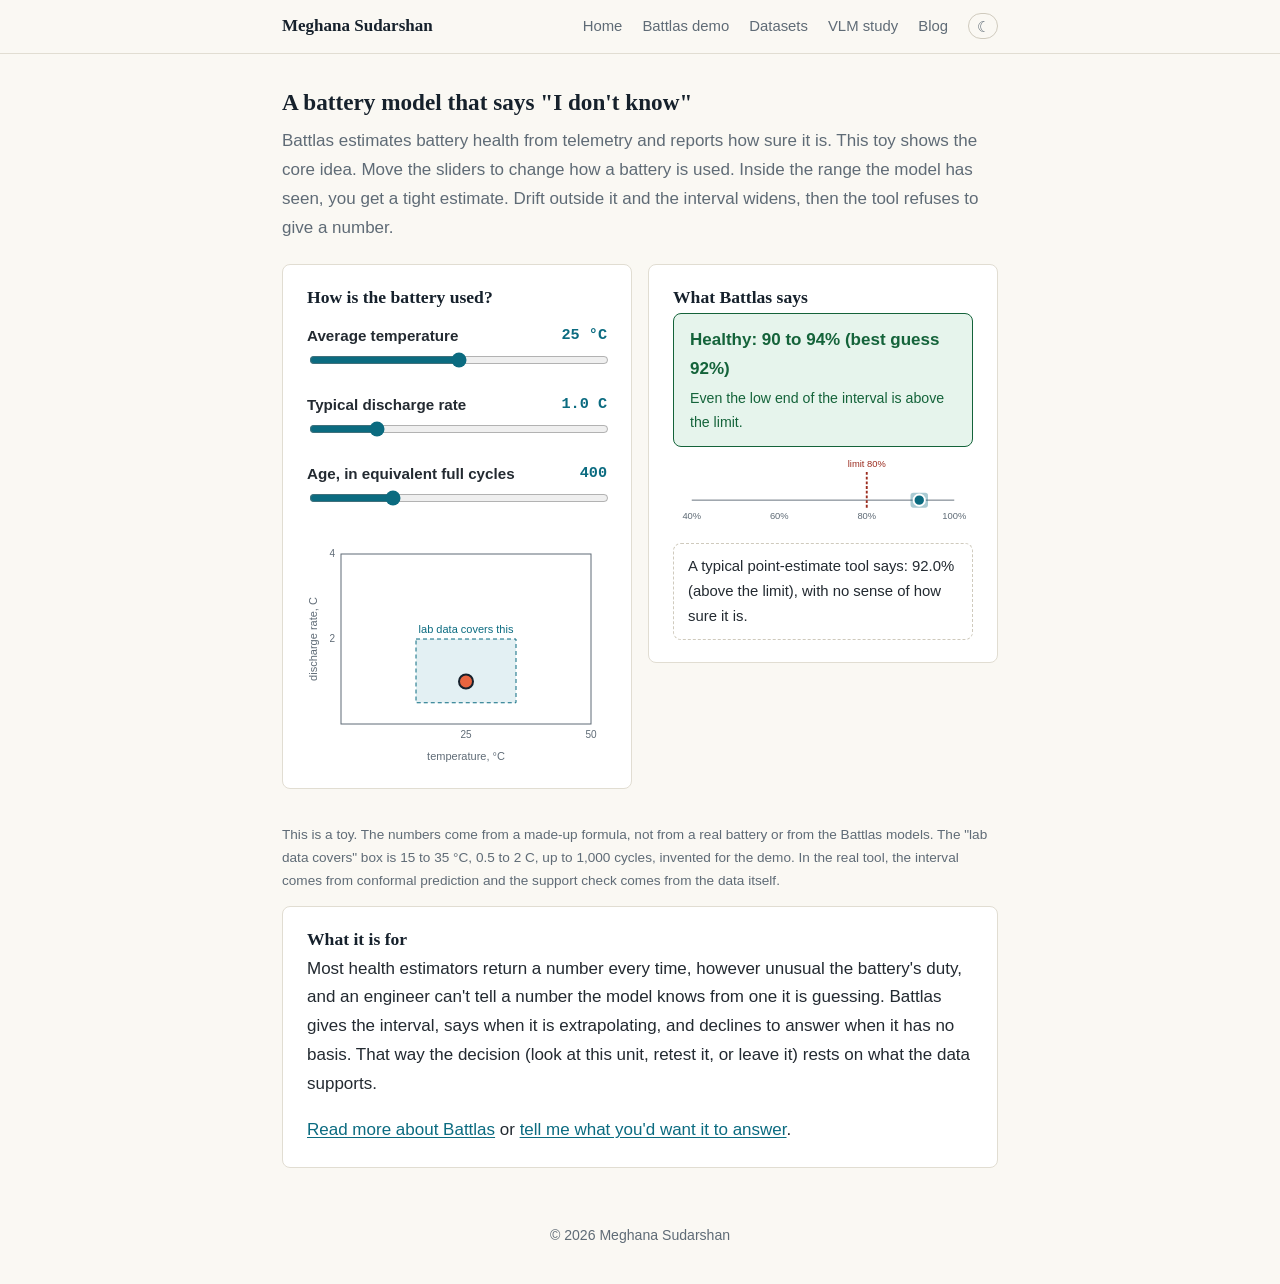
==== commit 54a0d345: "Make the site calmer and more personal Plain intro and prose in place of gradient hero, sticker card" ====
--- a/battlas/index.html
+++ b/battlas/index.html
@@ -16,7 +16,7 @@
     <div class="topbar">
         <div class="wrap">
             <a class="brand" href="../">Meghana Sudarshan</a>
-            <a class="nav" href="../">Professional</a>
+            <a class="nav" href="../">Home</a>
             <a class="nav pill" href="./">Battlas demo</a>
             <a class="nav pill" href="../datasets/">Datasets</a>
             <a class="nav pill" href="../vlm-ica/">VLM study</a>
@@ -63,22 +63,19 @@
             </p>
 
             <div class="card">
-                <h3>Why bother?</h3>
+                <h3>What it is for</h3>
                 <p>
-                    Most health estimators return one number, always, however unusual the battery's duty.
-                    An engineer cannot tell a number the model knows from one it is guessing.
-                    Battlas states the interval, says when it is extrapolating, and abstains when it has no basis,
-                    so the next step (look at this unit, retest it, or leave it) rests on evidence.
+                    Most health estimators return a number every time, however unusual the battery's duty,
+                    and an engineer can't tell a number the model knows from one it is guessing.
+                    Battlas gives the interval, says when it is extrapolating, and declines to answer when it has no basis.
+                    That way the decision (look at this unit, retest it, or leave it) rests on what the data supports.
                 </p>
-                <p><a href="../#work">Read more about Battlas</a> or <a href="mailto:sudarshan.meghana@gmail.com?subject=Battlas">tell me what you'd want it to answer</a>.</p>
+                <p><a href="../#projects">Read more about Battlas</a> or <a href="mailto:sudarshan.meghana@gmail.com?subject=Battlas">tell me what you'd want it to answer</a>.</p>
             </div>
         </section>
     </main>
 
-    <footer>
-        <p class="full-msg">Battery full. Thanks for reading.</p>
-        &copy; 2026 Meghana Sudarshan · hand-made, no frameworks
-    </footer>
+    <footer>&copy; 2026 Meghana Sudarshan</footer>
 
     <script>
     (function () {
--- a/style.css
+++ b/style.css
@@ -1,24 +1,20 @@
-/* Themes: light by default, dark when the visitor's system prefers it, or when the toggle sets data-theme. */
+/* Light by default; dark when the system prefers it or the toggle sets data-theme. */
 :root {
     color-scheme: light;
-    --bg: #f6f4ee;
+    --bg: #faf8f3;
     --card: #ffffff;
-    --text: #1b2733;
-    --muted: #5a6877;
-    --line: #dcd8cc;
-    --heading: #0f2a43;
-    --edge: #0f2a43;
-    --ink: #0f2a43;               /* text that sits on the yellow accent: same in both themes */
-    --navy: #0f2a43;              /* dark panels (hero, contact): same in both themes */
-    --navy-2: #1c4468;
-    --accent: #0e7490;
-    --accent-soft: #e3f2f6;
+    --text: #232a31;
+    --muted: #5f6b76;
+    --line: #e1ddd2;
+    --heading: #16212c;
+    --edge: #cfcabd;
+    --accent: #0b6b80;
+    --accent-soft: #e3f0f3;
     --sun: #ffd84d;
-    --pop: #ff7a59;
-    --mark: #ffd84d;
-    --mark-soft: rgba(255,216,77,.5);
-    --topbar: rgba(246,244,238,0.94);
-    --bar-said: #1c4468;
+    --pop: #e8643f;
+    --mark: rgba(255,216,77,.55);
+    --topbar: rgba(250,248,243,0.94);
+    --bar-said: #3d6a94;
     --limit: #9b2c1f;
     --v-green-bg: #e6f4ec; --v-green: #14633a;
     --v-amber-bg: #fdf2dc; --v-amber: #85570f;
@@ -26,214 +22,124 @@
     --v-grey-bg: #eceef1;  --v-grey: #3d4852;
 }
 @media (prefers-color-scheme: dark) {
-    :root:not([data-theme="light"]) { 
+    :root:not([data-theme="light"]) {
         color-scheme: dark;
         --bg: #12161b; --card: #1b2128; --text: #e4e8ec; --muted: #9aa6b2; --line: #2e3841;
         --heading: #eaf1f7; --edge: #46535f;
         --accent: #5cc4d6; --accent-soft: #1d3a44;
-        --mark: rgba(255,216,77,.38); --mark-soft: rgba(255,216,77,.22);
+        --mark: rgba(255,216,77,.30);
         --topbar: rgba(18,22,27,0.94);
         --bar-said: #6f9fcf; --limit: #ff8a7a;
         --v-green-bg: #12301f; --v-green: #7fd9a3;
         --v-amber-bg: #38290e; --v-amber: #f0c36a;
         --v-red-bg: #3a1a16;   --v-red: #ff9a8a;
         --v-grey-bg: #262d34;  --v-grey: #c3ccd5;
-     }
-}
-:root[data-theme="dark"] { 
-        color-scheme: dark;
-        --bg: #12161b; --card: #1b2128; --text: #e4e8ec; --muted: #9aa6b2; --line: #2e3841;
-        --heading: #eaf1f7; --edge: #46535f;
-        --accent: #5cc4d6; --accent-soft: #1d3a44;
-        --mark: rgba(255,216,77,.38); --mark-soft: rgba(255,216,77,.22);
-        --topbar: rgba(18,22,27,0.94);
-        --bar-said: #6f9fcf; --limit: #ff8a7a;
-        --v-green-bg: #12301f; --v-green: #7fd9a3;
-        --v-amber-bg: #38290e; --v-amber: #f0c36a;
-        --v-red-bg: #3a1a16;   --v-red: #ff9a8a;
-        --v-grey-bg: #262d34;  --v-grey: #c3ccd5;
-     }
+    }
+}
+:root[data-theme="dark"] {
+    color-scheme: dark;
+    --bg: #12161b; --card: #1b2128; --text: #e4e8ec; --muted: #9aa6b2; --line: #2e3841;
+    --heading: #eaf1f7; --edge: #46535f;
+    --accent: #5cc4d6; --accent-soft: #1d3a44;
+    --mark: rgba(255,216,77,.30);
+    --topbar: rgba(18,22,27,0.94);
+    --bar-said: #6f9fcf; --limit: #ff8a7a;
+    --v-green-bg: #12301f; --v-green: #7fd9a3;
+    --v-amber-bg: #38290e; --v-amber: #f0c36a;
+    --v-red-bg: #3a1a16;   --v-red: #ff9a8a;
+    --v-grey-bg: #262d34;  --v-grey: #c3ccd5;
+}
+
 * { box-sizing: border-box; }
-html { scroll-behavior: smooth; scroll-padding-top: 70px; }
+html { scroll-behavior: smooth; scroll-padding-top: 64px; }
 body {
     margin: 0; background: var(--bg); color: var(--text);
     font: 17px/1.7 -apple-system, "Segoe UI", Roboto, "Helvetica Neue", Arial, sans-serif;
     -webkit-font-smoothing: antialiased;
 }
-h1, h2, h3 { font-family: Georgia, "Times New Roman", serif; line-height: 1.25; color: var(--heading); margin: 0; }
-h2 { font-size: 1.6rem; margin-bottom: 6px; display: inline-block; background: linear-gradient(transparent 62%, var(--mark) 62%, var(--mark) 92%, transparent 92%); }
-h3 { font-size: 1.15rem; margin-bottom: 6px; }
-a { color: var(--accent); }
-.wrap { max-width: 920px; margin: 0 auto; padding: 0 22px; }
+::selection { background: var(--sun); color: #16212c; }
+h1, h2, h3 { font-family: Georgia, "Times New Roman", serif; line-height: 1.25; color: var(--heading); margin: 0; font-weight: 700; }
+h2 { font-size: 1.45rem; margin-bottom: 10px; }
+h3 { font-size: 1.1rem; margin-bottom: 4px; }
+a { color: var(--accent); text-underline-offset: 2px; }
+p { margin: 0 0 1em; }
+.wrap { max-width: 760px; margin: 0 auto; padding: 0 22px; }
 .narrow { max-width: 700px; }
-.muted { color: var(--muted); }
-.scribble { font-family: Georgia, serif; font-style: italic; }
+.muted, .lead { color: var(--muted); }
+.lead { margin: 0 0 22px; }
+.fineprint { font-size: .85rem; color: var(--muted); }
+code { font-size: .9em; }
 
 /* top bar */
 .topbar { position: sticky; top: 0; z-index: 10; background: var(--topbar); backdrop-filter: blur(8px); border-bottom: 1px solid var(--line); }
-.topbar .wrap { display: flex; flex-wrap: wrap; gap: 2px 22px; align-items: center; padding-top: 12px; padding-bottom: 12px; }
+.topbar .wrap { display: flex; flex-wrap: wrap; gap: 2px 20px; align-items: center; padding-top: 12px; padding-bottom: 12px; }
 .topbar .brand { font-family: Georgia, serif; font-weight: 700; color: var(--heading); text-decoration: none; margin-right: auto; }
-.topbar a.nav { color: var(--muted); text-decoration: none; font-size: 0.93rem; font-weight: 500; }
-.topbar a.nav:hover { color: var(--accent); }
-.topbar a.nav.blog { color: var(--ink); font-weight: 700; background: var(--sun); padding: 1px 12px; border-radius: 999px; transform: rotate(-2deg); }
-.topbar a.nav.blog:hover { color: var(--ink); transform: rotate(2deg); }
-
-/* hero */
-.hero { background: linear-gradient(135deg, var(--navy) 0%, var(--navy-2) 100%); color: #fff; overflow: hidden; }
-.hero .wrap { display: flex; gap: 38px; align-items: center; padding-top: 56px; padding-bottom: 60px; }
-.hero img {
-    width: 176px; height: 176px; border-radius: 50%; object-fit: cover; flex: none;
-    border: 4px solid #fff; box-shadow: 0 0 0 5px var(--sun), 0 10px 26px rgba(0,0,0,0.3); transform: rotate(-3deg); transition: transform .25s;
-}
-.hero img:hover { transform: rotate(3deg) scale(1.03); }
-.hero h1 { color: #fff; font-size: 2.6rem; }
-.hero .role { margin: 6px 0 14px; color: #c5d6e6; font-size: 1.02rem; }
-.hero .role a { color: #fff; }
-.hero .pitch { font-size: 1.2rem; margin: 0 0 8px; max-width: 34em; color: #eef4fa; }
-.hero .aside { margin: 0 0 22px; color: var(--sun); font-size: 1rem; }
-.btns { display: flex; flex-wrap: wrap; gap: 10px; margin: 0; padding: 0; list-style: none; }
-.btn { display: inline-block; padding: 9px 20px; border-radius: 8px; font-size: 0.97rem; font-weight: 600; text-decoration: none; border: 1.5px solid rgba(255,255,255,0.6); color: #fff; transition: transform .15s; }
-.btn:hover { background: rgba(255,255,255,0.14); transform: translateY(-2px) rotate(-1deg); }
-.btn.primary { background: var(--sun); color: var(--ink); border-color: var(--sun); }
-.btn.primary:hover { background: #ffe27a; }
-
-/* "right now" strip */
-.now { background: var(--sun); color: var(--ink); font-size: 0.95rem; }
-.now .wrap { padding-top: 9px; padding-bottom: 9px; }
-.now b { text-transform: uppercase; letter-spacing: .06em; font-size: .8rem; margin-right: 8px; }
-.now a { color: var(--ink); }
+.topbar a.nav { color: var(--muted); text-decoration: none; font-size: .93rem; }
+.topbar a.nav:hover { color: var(--accent); text-decoration: underline; }
+.theme-toggle { font: inherit; font-size: .95rem; line-height: 1; cursor: pointer; background: transparent; color: var(--muted); border: 1px solid var(--edge); border-radius: 999px; width: 30px; height: 26px; padding: 0; }
+.theme-toggle:hover { color: var(--accent); border-color: var(--accent); }
+
+/* intro */
+.intro { display: flex; gap: 28px; align-items: center; padding: 46px 0 10px; }
+.intro img { width: 128px; height: 128px; border-radius: 50%; object-fit: cover; flex: none; border: 1px solid var(--edge); }
+.intro h1 { font-size: 2.2rem; }
+.intro .role { color: var(--muted); margin: 2px 0 0; }
+.links { margin: 10px 0 0; }
+.links a + a::before { content: "\00b7"; display: inline-block; margin: 0 .6em; color: var(--muted); }
+.about { padding-top: 22px; }
+.about p { max-width: 36em; }
 
 /* sections */
-section { padding: 46px 0 6px; }
-.lead { color: var(--muted); margin: 0 0 22px; }
-.card {
-    background: var(--card); border: 1.5px solid var(--edge); border-radius: 12px; padding: 24px 26px; margin-bottom: 18px;
-    box-shadow: 4px 4px 0 var(--accent-soft); transition: transform .15s, box-shadow .15s;
-}
-.card:hover { transform: translate(-1px,-1px); box-shadow: 6px 6px 0 var(--sun); }
-.card p { margin: 0 0 12px; }
+section { padding: 34px 0 4px; }
+.entry { margin-bottom: 24px; }
+.entry + .entry { border-top: 1px solid var(--line); padding-top: 22px; }
+.entry p:last-child { margin-bottom: 0; }
+.tag { display: block; font-size: .78rem; letter-spacing: .05em; text-transform: uppercase; color: var(--muted); margin-bottom: 2px; }
+ul.plain { padding-left: 1.2em; margin: 0 0 14px; }
+ul.plain li { margin-bottom: 7px; }
+
+/* boxed content (tool UI, dataset entries, results) */
+.card { background: var(--card); border: 1px solid var(--line); border-radius: 8px; padding: 22px 24px; margin-bottom: 16px; }
 .card p:last-child { margin-bottom: 0; }
-.tag { display: inline-block; font-size: 0.75rem; font-weight: 700; letter-spacing: 0.06em; text-transform: uppercase; color: var(--ink); background: var(--sun); padding: 2px 10px; border-radius: 999px; margin-bottom: 10px; transform: rotate(-1.5deg); }
-ul.plain { padding-left: 1.2em; margin: 0 0 14px; }
-ul.plain li { margin-bottom: 8px; }
-.grid { display: grid; grid-template-columns: repeat(2, 1fr); gap: 16px; }
-.grid .card { margin: 0; }
 
 /* timeline */
-.tl { border-left: 2px dashed var(--line); margin-left: 6px; padding-left: 26px; }
-.tl-item { position: relative; margin-bottom: 26px; }
-.tl-item::before { content: ""; position: absolute; left: -33px; top: 8px; width: 12px; height: 12px; background: var(--pop); border: 3px solid var(--bg); border-radius: 50%; box-sizing: content-box; }
-.tl-item .when { font-size: 0.85rem; color: var(--muted); font-weight: 600; letter-spacing: 0.02em; }
-.tl-item h3 { margin: 2px 0 2px; }
-.tl-item .org { color: var(--muted); margin: 0 0 8px; font-size: 0.97rem; }
-.tl-item ul { margin: 0; padding-left: 1.15em; font-size: 0.97rem; }
-.tl-item li { margin-bottom: 6px; }
-
-.chips { display: flex; flex-wrap: wrap; gap: 8px; margin: 6px 0 14px; padding: 0; list-style: none; }
-.chips li { background: var(--card); border: 1.5px solid var(--line); border-radius: 999px; padding: 3px 13px; font-size: 0.9rem; transition: transform .15s, border-color .15s; }
-.chips li:hover { transform: rotate(-2deg) scale(1.05); border-color: var(--pop); }
-.label { font-weight: 700; color: var(--heading); font-size: 0.92rem; margin: 14px 0 0; }
-
-ol.pubs { padding-left: 1.4em; font-size: 0.94rem; margin: 14px 0 0; }
-ol.pubs li { margin-bottom: 11px; }
-details.card summary { cursor: pointer; font-family: Georgia, serif; font-weight: 700; font-size: 1.1rem; color: var(--heading); }
-details.card[open] summary { margin-bottom: 4px; }
-
-.contact { background: var(--navy); color: #eef4fa; border-radius: 12px; padding: 30px 28px; margin: 46px 0; }
-.contact h2 { color: #fff; background: linear-gradient(transparent 62%, rgba(255,216,77,.55) 62%, rgba(255,216,77,.55) 92%, transparent 92%); }
-.contact p { margin: 8px 0 18px; }
-.contact a:not(.btn) { color: #fff; }
-
-footer { text-align: center; color: var(--muted); font-size: 0.88rem; padding: 0 0 36px; }
-
-/* blog */
-.posts { list-style: none; margin: 0; padding: 0; }
-.posts li { margin-bottom: 18px; }
-.posts a.post { display: block; text-decoration: none; color: inherit; }
-.posts .date { font-size: 0.85rem; color: var(--muted); font-weight: 600; }
-.posts h3 { margin: 2px 0 6px; }
-.posts p { margin: 0; color: var(--muted); }
-.post-body { font-size: 1.05rem; }
-.post-body h1 { font-size: 2.2rem; margin: 0 0 6px; }
-.post-body p { margin: 0 0 1.1em; }
-.post-body .date { color: var(--muted); font-weight: 600; font-size: 0.9rem; margin-bottom: 26px; }
-
-@media (max-width: 640px) {
-    .hero .wrap { flex-direction: column; align-items: flex-start; gap: 24px; padding-top: 36px; padding-bottom: 40px; }
-    .hero h1 { font-size: 2.1rem; }
-    .hero img { width: 132px; height: 132px; }
-    .topbar .brand { flex-basis: 100%; }
-    .card { padding: 20px 18px; }
-    .grid { grid-template-columns: 1fr; }
-}
-@media (prefers-reduced-motion: reduce) {
-    * { transition: none !important; }
-    .hero img, .tag, .topbar a.nav.blog { transform: none; }
-}
-
-/* reading-charge bar */
+.tl { border-left: 1px solid var(--edge); margin-left: 4px; padding-left: 22px; }
+.tl-item { position: relative; margin-bottom: 24px; }
+.tl-item::before { content: ""; position: absolute; left: -27px; top: 9px; width: 9px; height: 9px; background: var(--accent); border-radius: 50%; }
+.tl-item .when { font-size: .85rem; color: var(--muted); }
+.tl-item h3 { margin: 1px 0 1px; }
+.tl-item .org { color: var(--muted); margin: 0 0 6px; font-size: .96rem; }
+.tl-item ul { margin: 0; padding-left: 1.1em; font-size: .96rem; }
+.tl-item li { margin-bottom: 5px; }
+
+ol.pubs { padding-left: 1.4em; font-size: .94rem; margin: 14px 0 0; }
+ol.pubs li { margin-bottom: 10px; }
+details { margin: 0 0 10px; }
+details summary { cursor: pointer; font-family: Georgia, serif; font-weight: 700; color: var(--heading); }
+
+footer { text-align: center; color: var(--muted); font-size: .88rem; padding: 36px 0; }
+
+/* reading progress */
 #charge { position: fixed; top: 0; left: 0; height: 3px; width: 0; background: var(--pop); z-index: 20; transition: width .1s; }
-.full-msg { display: none; color: var(--accent); font-weight: 600; }
-.full-msg.on { display: block; }
-
-/* topbar pills */
-.topbar a.nav.pill { color: var(--heading); font-weight: 700; border: 1.5px solid var(--edge); padding: 0 11px; border-radius: 999px; }
-.topbar a.nav.pill:hover { background: var(--sun); color: var(--ink); }
+.full-msg { display: none; }
+
+/* button (404) */
+.btn { display: inline-block; padding: 8px 18px; border-radius: 6px; text-decoration: none; border: 1px solid var(--edge); color: var(--accent); }
+.btn.primary { background: var(--sun); color: #16212c; border-color: var(--sun); }
 
 /* demo */
-.demo { display: grid; grid-template-columns: 1fr 1fr; gap: 18px; align-items: start; }
+.demo { display: grid; grid-template-columns: 1fr 1fr; gap: 16px; align-items: start; }
 .demo .ctl label { display: flex; justify-content: space-between; font-weight: 600; font-size: .95rem; margin-top: 14px; }
 .demo .ctl label output { font-family: ui-monospace, Menlo, monospace; color: var(--accent); }
 .demo input[type=range] { width: 100%; accent-color: var(--accent); }
 .demo svg { width: 100%; height: auto; display: block; }
-.verdict { border-radius: 10px; padding: 12px 16px; font-weight: 700; margin: 0 0 10px; border: 1.5px solid; }
+.verdict { border-radius: 8px; padding: 12px 16px; font-weight: 700; margin: 0 0 10px; border: 1px solid; }
 .verdict small { display: block; font-weight: 400; margin-top: 2px; }
 .v-green { background: var(--v-green-bg); color: var(--v-green); border-color: var(--v-green); }
 .v-amber { background: var(--v-amber-bg); color: var(--v-amber); border-color: var(--v-amber); }
 .v-red { background: var(--v-red-bg); color: var(--v-red); border-color: var(--v-red); }
 .v-grey { background: var(--v-grey-bg); color: var(--v-grey); border-color: var(--v-grey); }
-.versus { background: var(--bg); border: 1.5px dashed var(--line); border-radius: 10px; padding: 10px 14px; font-size: .93rem; margin: 0; }
-.fineprint { font-size: .85rem; color: var(--muted); }
-
-/* dataset guide */
-.filters { display: flex; flex-wrap: wrap; gap: 8px; margin: 0 0 22px; padding: 0; list-style: none; }
-.filters button { font: inherit; font-size: .9rem; cursor: pointer; background: var(--card); border: 1.5px solid var(--edge); color: var(--heading); border-radius: 999px; padding: 3px 14px; }
-.filters button[aria-pressed=true] { background: var(--heading); color: var(--bg); }
-.ds h3 { display: flex; flex-wrap: wrap; gap: 4px 10px; align-items: baseline; }
-.ds dl { display: grid; grid-template-columns: 8.5em 1fr; gap: 6px 14px; margin: 12px 0 0; font-size: .95rem; }
-.ds dt { font-weight: 700; color: var(--heading); }
-.ds dd { margin: 0; }
-.ds dd.gotcha { background: linear-gradient(transparent 60%, var(--mark-soft) 60%); }
-.ds[hidden] { display: none; }
-
-@media (max-width: 640px) {
-    .demo { grid-template-columns: 1fr; }
-    .ds dl { grid-template-columns: 1fr; gap: 0; }
-    .ds dd { margin-bottom: 8px; }
-}
-
-/* vlm-ica chart */
-.bars { margin: 16px 0 6px; }
-.bars .row { display: grid; grid-template-columns: 9.5em 1fr; gap: 4px 12px; align-items: center; margin-bottom: 12px; font-size: .9rem; }
-.bars .name { font-weight: 600; color: var(--heading); }
-.bars .track { position: relative; }
-.bars .track::after { content: ""; position: absolute; top: -2px; bottom: -2px; left: 20%; border-left: 2px dashed var(--heading); opacity: .55; }
-.bars .bar { display: block; height: 15px; width: var(--w); border-radius: 0 4px 4px 0; margin: 2px 0; position: relative; }
-.bars .bar span { position: absolute; left: calc(100% + 6px); top: -3px; font-size: .78rem; color: var(--muted); white-space: nowrap; }
-.bars .said { background: var(--bar-said); }
-.bars .got { background: var(--pop); }
-.legend { display: flex; flex-wrap: wrap; gap: 6px 18px; font-size: .85rem; color: var(--muted); margin: 0 0 4px; }
-.legend i { display: inline-block; width: 12px; height: 12px; border-radius: 3px; margin-right: 6px; vertical-align: -1px; }
-@media (max-width: 640px) { .bars .row { grid-template-columns: 1fr; } }
-
-/* blog figures */
-.post-body figure { margin: 26px 0; }
-.post-body figure img { width: 100%; height: auto; display: block; background: #fff; border: 1.5px solid var(--line); border-radius: 10px; }
-.post-body figcaption { font-size: .88rem; color: var(--muted); margin-top: 8px; }
-.post-body h2 { font-size: 1.3rem; margin: 30px 0 8px; display: block; background: none; }
-.post-body ul { padding-left: 1.2em; margin: 0 0 1.1em; }
-
-/* demo SVG colours (theme-aware) */
+.versus { border: 1px dashed var(--edge); border-radius: 8px; padding: 10px 14px; font-size: .93rem; margin: 0; }
 .s-frame { fill: none; stroke: var(--muted); }
 .s-cover { fill: var(--accent-soft); stroke: var(--accent); stroke-dasharray: 4 3; }
 .s-cover-t { fill: var(--accent); }
@@ -246,6 +152,53 @@
 .s-pt { fill: var(--accent); stroke: var(--card); stroke-width: 2; }
 .s-abst { fill: var(--text); }
 
-/* theme toggle */
-.theme-toggle { font: inherit; font-size: .95rem; line-height: 1; cursor: pointer; background: transparent; color: var(--heading); border: 1.5px solid var(--edge); border-radius: 999px; width: 32px; height: 28px; padding: 0; }
-.theme-toggle:hover { background: var(--sun); color: var(--ink); }
+/* dataset guide */
+.filters { display: flex; flex-wrap: wrap; gap: 8px; margin: 0 0 22px; padding: 0; list-style: none; }
+.filters button { font: inherit; font-size: .9rem; cursor: pointer; background: transparent; border: 1px solid var(--edge); color: var(--text); border-radius: 999px; padding: 3px 14px; }
+.filters button[aria-pressed=true] { background: var(--heading); color: var(--bg); border-color: var(--heading); }
+.ds h3 { display: flex; flex-wrap: wrap; gap: 4px 10px; align-items: baseline; }
+.ds .tag { display: inline; margin: 0; }
+.ds dl { display: grid; grid-template-columns: 8.5em 1fr; gap: 6px 14px; margin: 12px 0 0; font-size: .95rem; }
+.ds dt { font-weight: 700; color: var(--heading); }
+.ds dd { margin: 0; }
+.ds dd.gotcha { background: linear-gradient(transparent 60%, var(--mark) 60%); }
+.ds[hidden] { display: none; }
+
+/* VLM chart */
+.bars { margin: 16px 0 6px; }
+.bars .row { display: grid; grid-template-columns: 9.5em 1fr; gap: 4px 12px; align-items: center; margin-bottom: 12px; font-size: .9rem; }
+.bars .name { font-weight: 600; color: var(--heading); }
+.bars .track { position: relative; }
+.bars .track::after { content: ""; position: absolute; top: -2px; bottom: -2px; left: 20%; border-left: 2px dashed var(--heading); opacity: .5; }
+.bars .bar { display: block; height: 15px; width: var(--w); border-radius: 0 3px 3px 0; margin: 2px 0; position: relative; }
+.bars .bar span { position: absolute; left: calc(100% + 6px); top: -3px; font-size: .78rem; color: var(--muted); white-space: nowrap; }
+.bars .said { background: var(--bar-said); }
+.bars .got { background: var(--pop); }
+.legend { display: flex; flex-wrap: wrap; gap: 6px 18px; font-size: .85rem; color: var(--muted); margin: 0 0 4px; }
+.legend i { display: inline-block; width: 12px; height: 12px; border-radius: 3px; margin-right: 6px; vertical-align: -1px; }
+
+/* blog */
+.posts { list-style: none; margin: 0; padding: 0; }
+.posts li { margin-bottom: 22px; }
+.posts a.post { display: block; text-decoration: none; color: inherit; }
+.posts a.post:hover h3 { text-decoration: underline; }
+.posts .date { font-size: .85rem; color: var(--muted); }
+.posts h3 { margin: 2px 0 4px; }
+.posts p { margin: 0; color: var(--muted); }
+.post-body { font-size: 1.05rem; }
+.post-body h1 { font-size: 2rem; margin: 0 0 6px; }
+.post-body .date { color: var(--muted); font-size: .9rem; margin-bottom: 24px; }
+.post-body figure { margin: 24px 0; }
+.post-body figure img { width: 100%; height: auto; display: block; background: #fff; border: 1px solid var(--line); border-radius: 8px; }
+.post-body figcaption { font-size: .88rem; color: var(--muted); margin-top: 8px; }
+.post-body ul { padding-left: 1.2em; margin: 0 0 1.1em; }
+
+@media (max-width: 640px) {
+    .intro { flex-direction: column; align-items: flex-start; gap: 18px; padding-top: 30px; }
+    .intro h1 { font-size: 1.9rem; }
+    .topbar .brand { flex-basis: 100%; }
+    .card { padding: 18px 16px; }
+    .demo { grid-template-columns: 1fr; }
+    .ds dl, .bars .row { grid-template-columns: 1fr; gap: 0; }
+    .ds dd { margin-bottom: 8px; }
+}
